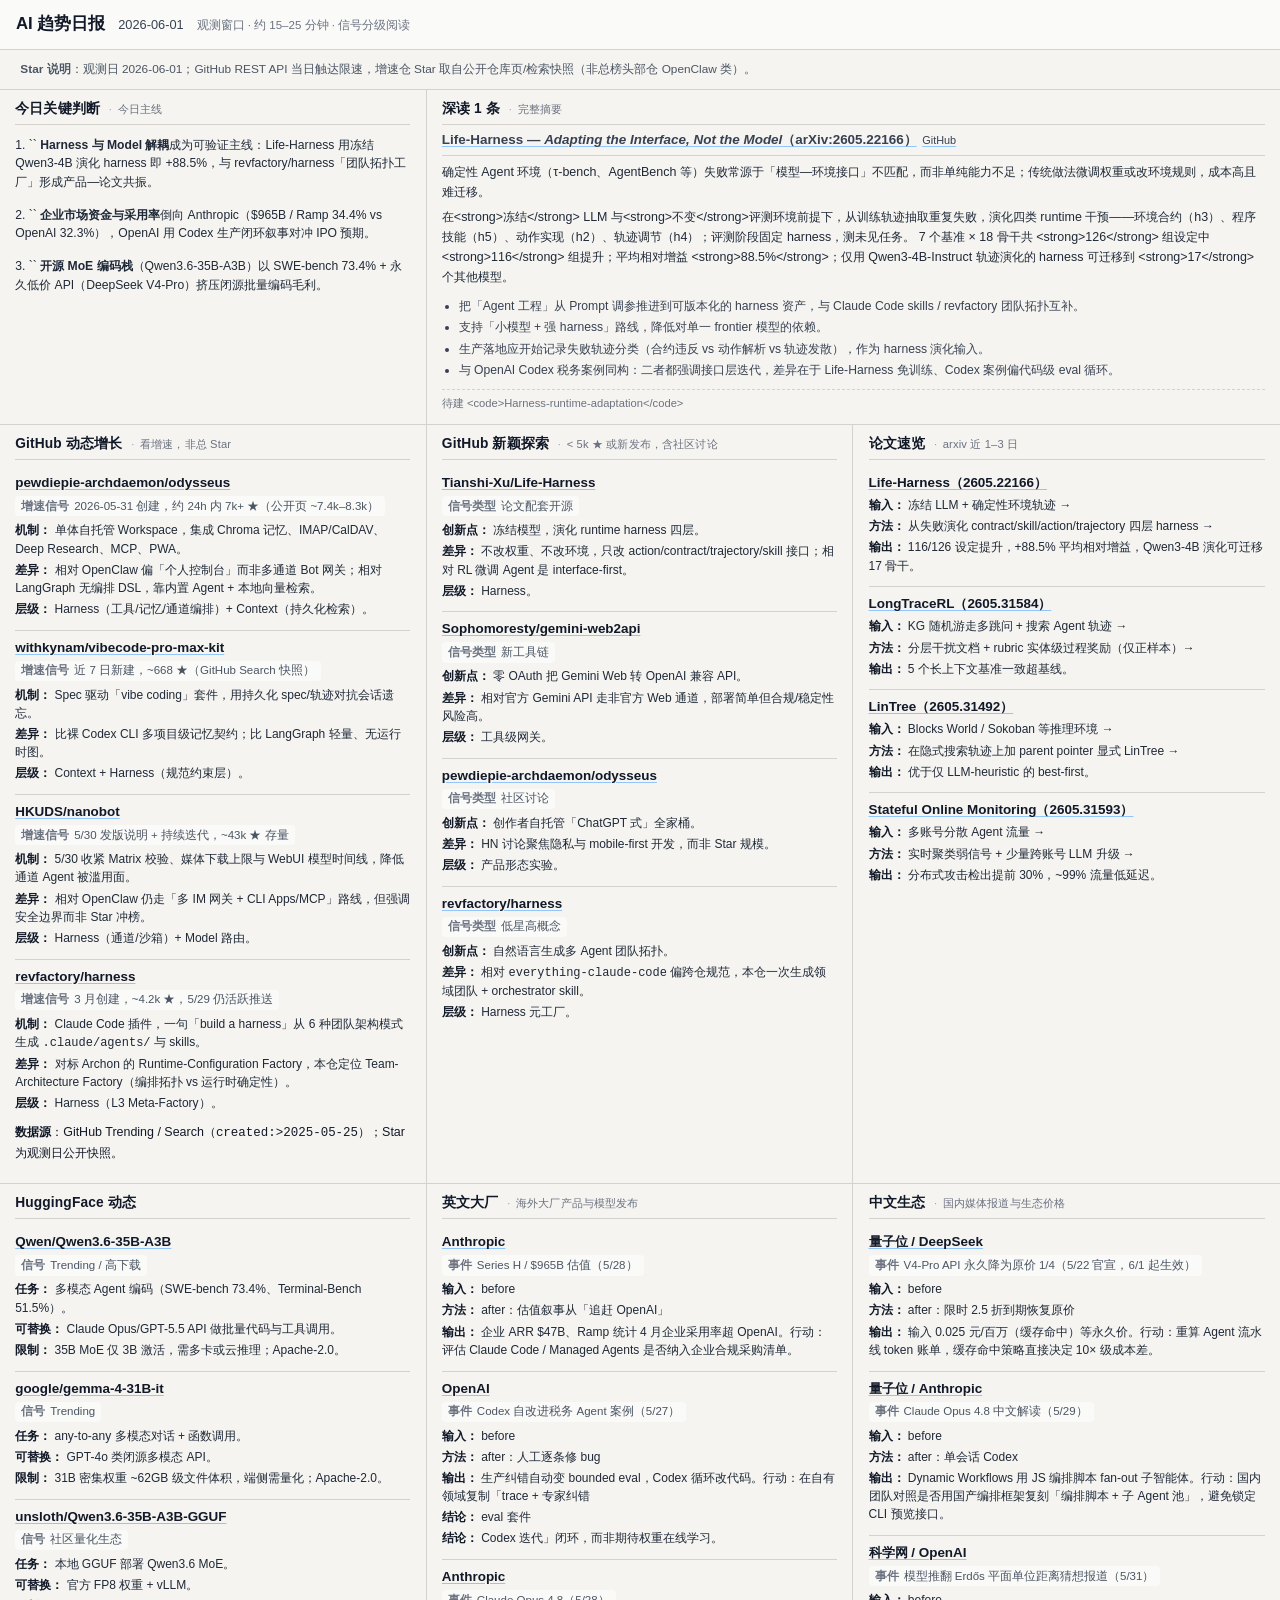
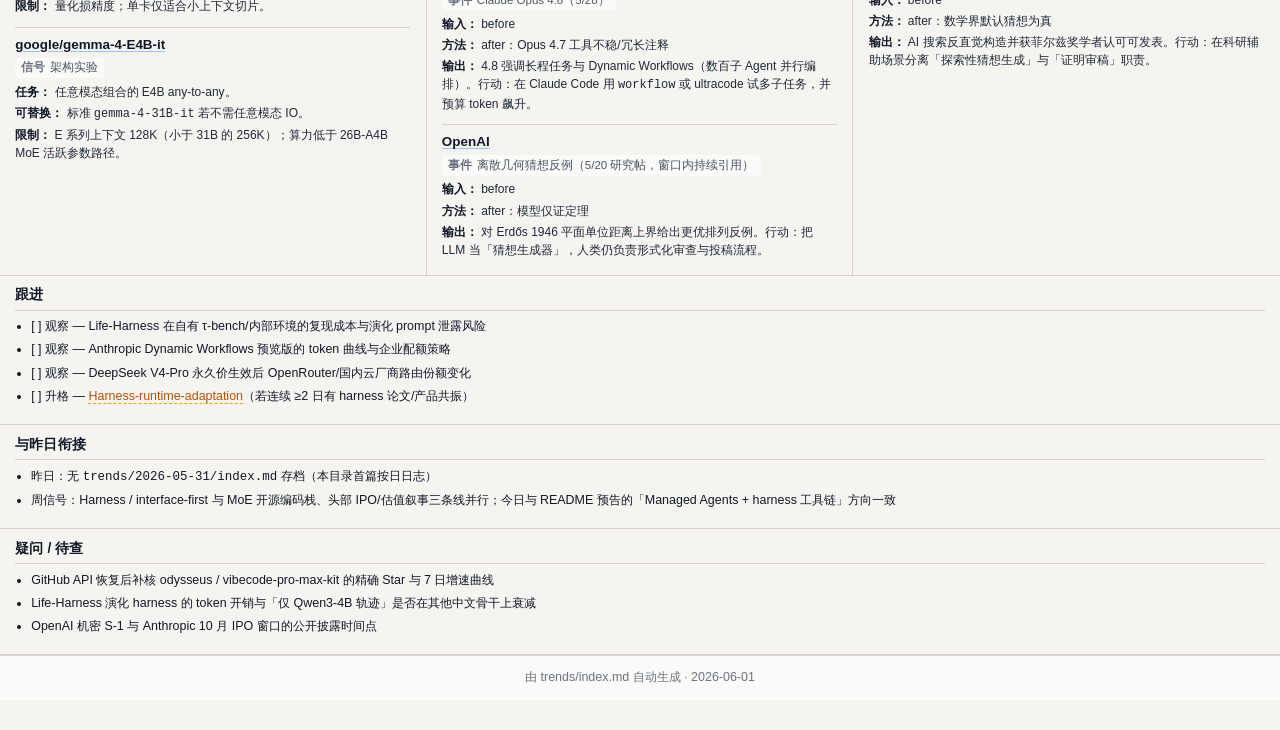
==== trends/2026-06-01/index.html @ d248ab5e "feat: init" ====
<!DOCTYPE html>
<html lang="zh-CN">
<head>
<meta charset="UTF-8">
<meta name="viewport" content="width=device-width, initial-scale=1">
<title>AI 趋势日报 — 2026-06-01</title>
<style>
:root {
  --bg: #f8f9fa;
  --paper: #f5f4f1;
  --rule: #d4d2cb;
  --text: #111827;
  --muted: #6b7280;
  --border: #d4d2cb;
  --accent: #ff6b3d;
  --link: #2563eb;
  --dir-fg: #9a3412;
  --dir-bg: #fff2e8;
  --sel-fg: #1e40af;
  --sel-bg: #eff6ff;
  --tool-fg: #065f46;
  --tool-bg: #ecfdf5;
}
* { box-sizing: border-box; }
body {
  font-family: "Inter", -apple-system, "PingFang SC", "Microsoft YaHei", sans-serif;
  font-size: 0.8125rem;
  background: #e2e0db;
  color: var(--text);
  line-height: 1.58;
  margin: 0;
}
.page-header {
  padding: 0.7rem 1rem;
  display: flex;
  flex-wrap: wrap;
  gap: 0.45rem 0.8rem;
  align-items: baseline;
  border-bottom: 1px solid var(--rule);
  background: #fafaf8;
}
.ph-title {
  font-size: 1.05rem;
  font-weight: 700;
  color: #111827;
}
.ph-date {
  color: #374151;
  font-size: 0.8rem;
}
.ph-meta {
  color: var(--muted);
  font-size: 0.72rem;
}
.wrap {
  display: grid;
  grid-template-columns: repeat(6, 1fr);
  column-gap: 0;
  row-gap: 0;
  align-items: stretch;
  width: 100%;
  max-width: none;
  margin: 0;
  padding: 0 0 2rem;
  background: var(--paper);
}
.wrap > * {
  grid-column: 1 / -1;
}
.section-github-growth { grid-column: 1 / 3; }
.section-github-novel { grid-column: 3 / 5; }
.section-papers { grid-column: 5 / 7; }
.section-huggingface { grid-column: 1 / 3; }
.section-bigtech-en { grid-column: 3 / 5; }
.section-bigtech-zh { grid-column: 5 / 7; }
.section-judgment { grid-column: 1 / 3; }
.section-deep { grid-column: 3 / 7; }
h2 {
  display: flex;
  flex-wrap: wrap;
  align-items: baseline;
  gap: 0.35rem 0.55rem;
  font-size: 0.86rem;
  font-weight: 700;
  margin: 0 0 0.4rem;
  padding: 0 0 0.32rem;
  border-bottom: 1px solid var(--rule);
  letter-spacing: 0.01em;
  line-height: 1.35;
}
.section-title {
  flex: 0 1 auto;
}
.section-intro {
  flex: 1 1 auto;
  font-size: 0.7rem;
  font-weight: 400;
  color: #6b7280;
  line-height: 1.4;
}
.section-intro::before {
  content: "·";
  margin-right: 0.35rem;
  color: #9ca3af;
}
h3 {
  font-size: 1.03rem;
  margin: 0.8rem 0 0.45rem;
  color: #374151;
}
.meta {
  display: flex;
  flex-wrap: wrap;
  gap: 0.35rem 0.55rem;
  align-items: center;
  font-size: 0.74rem;
  color: #4b5563;
  margin: 0;
  padding: 0.55rem 0.95rem;
  background: var(--paper);
  border-bottom: 1px solid var(--rule);
}
.meta .meta-item {
  padding: 0.08rem 0.32rem;
  border-bottom: none;
}
hr {
  display: none;
}
.section-block {
  min-width: 0;
  border-radius: 0;
  padding: 0.65rem 0.95rem 0.75rem;
  margin: 0;
  background: var(--paper);
  border-bottom: 1px solid var(--rule);
  border-right: 1px solid var(--rule);
}
.section-papers,
.section-bigtech-zh,
.section-deep,
.wrap > .section-block:not(.section-github-growth):not(.section-github-novel):not(.section-papers):not(.section-huggingface):not(.section-bigtech-en):not(.section-bigtech-zh):not(.section-judgment):not(.section-deep) {
  border-right: none;
}
p { margin: 0.45rem 0; font-size: 0.78rem; }
ul {
  margin: 0.35rem 0;
  padding-left: 1rem;
  font-size: 0.78rem;
}
li { margin: 0.22rem 0; }
.section-judgment p,
.section-judgment li {
  font-size: 0.76rem;
  line-height: 1.52;
  margin: 0.28rem 0;
}
.judgment-body {
  display: flex;
  flex-direction: column;
  gap: 0.35rem;
}
.judgment-prose {
  margin: 0;
  font-size: 0.78rem;
  line-height: 1.62;
  color: #1f2937;
}
.section-judgment ul {
  margin: 0.25rem 0;
}

.signal-list {
  display: flex;
  flex-direction: column;
  gap: 0;
  margin: 0.35rem 0 0;
  border-top: none;
}
.signal-card {
  padding: 0.5rem 0;
  margin: 0;
  border: none;
  border-bottom: 1px solid var(--rule);
}
.signal-card:last-child {
  border-bottom: none;
  padding-bottom: 0;
}
.signal-head-top {
  display: flex;
  flex-wrap: wrap;
  align-items: baseline;
  gap: 0.35rem 0.55rem;
  margin-bottom: 0.2rem;
}
.signal-title {
  font-size: 0.84rem;
  font-weight: 700;
  color: #111827;
  line-height: 1.4;
}
.signal-title a {
  color: inherit;
  text-decoration: underline;
  text-decoration-color: #93c5fd;
  text-underline-offset: 2px;
}
.signal-title a:hover {
  color: var(--link);
}
.signal-meta {
  display: flex;
  flex-wrap: wrap;
  gap: 0.3rem 0.45rem;
  margin-bottom: 0.3rem;
  font-size: 0.72rem;
  color: #4b5563;
  line-height: 1.48;
}
.signal-chip {
  background: rgba(255, 255, 255, 0.55);
  border-radius: 4px;
  padding: 0.1rem 0.38rem;
}
.confidence-low-chip {
  background: #f3f4f6;
  color: #6b7280;
}
.chip-label {
  color: #6b7280;
  font-weight: 600;
  margin-right: 0.15em;
}
.confidence-badge {
  font-size: 0.65rem;
  font-weight: 600;
  margin-left: 0.35rem;
  padding: 0.05rem 0.3rem;
  border-radius: 3px;
}
.confidence-high {
  color: #065f46;
  background: #ecfdf5;
}
.confidence-low {
  color: #6b7280;
  background: #f3f4f6;
}
.signal-body {
  font-size: 0.75rem;
  margin: 0.15rem 0 0.22rem;
}
.signal-body .kv-row {
  margin: 0.18rem 0;
}
.signal-plain {
  margin: 0;
  line-height: 1.65;
  color: #1f2937;
}
.signal-lead {
  margin: 0 0 0.2rem;
  font-size: 0.74rem;
  font-weight: 600;
  color: #374151;
  line-height: 1.45;
}
.signal-prose {
  margin: 0.2rem 0 0;
  line-height: 1.58;
  color: #1f2937;
}
.signal-prose-list {
  margin: 0.2rem 0 0;
  padding-left: 1.05rem;
  list-style: disc;
  color: #1f2937;
  font-size: 0.75rem;
  line-height: 1.55;
}
.signal-prose-list li {
  margin: 0.14rem 0;
}
.insight-action {
  margin: 0.35rem 0 0;
  padding: 0.28rem 0 0.28rem 0.45rem;
  border-left: 2px solid #93c5fd;
  font-size: 0.75rem;
  line-height: 1.52;
  color: #1e3a5f;
}
.insight-list {
  margin: 0.15rem 0 0.2rem;
  padding-left: 1rem;
  list-style: disc;
}
.insight-list li {
  margin: 0.12rem 0;
  line-height: 1.5;
}
.kv-row {
  margin: 0.18rem 0;
  line-height: 1.52;
  font-size: 0.75rem;
  color: #1f2937;
}
.field-label {
  font-weight: 700;
  color: #111827;
}
.field-label::after {
  content: "：";
  font-weight: 700;
}
.field-head {
  margin: 0.22rem 0 0.1rem;
  font-size: 0.76rem;
  font-weight: 700;
  color: #374151;
  line-height: 1.35;
}
.field-head::after {
  content: "：";
}

.badge-dir,
.badge-sel,
.badge-tool {
  display: inline-flex;
  align-items: center;
  border-radius: 999px;
  border: 1px solid transparent;
  padding: 0.08rem 0.52rem;
  font-size: 0.68rem;
  font-weight: 700;
  line-height: 1.35;
  white-space: nowrap;
}
.badge-dir { color: var(--dir-fg); background: var(--dir-bg); border-color: #fed7aa; }
.badge-sel { color: var(--sel-fg); background: var(--sel-bg); border-color: #bfdbfe; }
.badge-tool { color: var(--tool-fg); background: var(--tool-bg); border-color: #bbf7d0; }

.wikilink {
  color: #b45309;
  border-bottom: 1px dashed #f59e0b;
}

.deep-article {
  margin: 0.25rem 0 0;
  font-size: 0.75rem;
  line-height: 1.52;
}
.deep-head {
  display: flex;
  flex-wrap: wrap;
  align-items: baseline;
  gap: 0.3rem 0.45rem;
  margin-bottom: 0.35rem;
  padding-bottom: 0.32rem;
  border-bottom: 1px solid var(--rule);
}
.deep-title {
  margin: 0;
  font-size: 0.84rem;
  font-weight: 700;
  line-height: 1.4;
  flex: 1 1 12rem;
}
.deep-title a {
  color: inherit;
  text-decoration: underline;
  text-decoration-color: #93c5fd;
  text-underline-offset: 2px;
}
.deep-title a:hover {
  color: var(--link);
}
.deep-aux {
  font-size: 0.68rem;
  font-weight: 400;
  white-space: nowrap;
}
.deep-aux-link {
  color: var(--link);
  text-decoration: none;
  margin-left: 0.35rem;
}
.deep-aux-link:hover {
  text-decoration: underline;
}
.deep-body {
  display: flex;
  flex-direction: column;
  gap: 0.28rem;
}
.deep-prose {
  margin: 0;
  color: #1f2937;
  line-height: 1.62;
  font-size: 0.78rem;
}
.deep-prose-list {
  margin: 0.2rem 0 0;
  padding-left: 1.05rem;
  list-style: disc;
  font-size: 0.76rem;
  line-height: 1.55;
  color: #374151;
}
.deep-prose-list li {
  margin: 0.14rem 0;
}
.deep-foot {
  margin: 0.2rem 0 0;
  padding-top: 0.28rem;
  border-top: 1px dashed var(--rule);
  font-size: 0.7rem;
  color: #6b7280;
}

.footer {
  margin: 0;
  padding: 0.75rem 1.1rem;
  text-align: center;
  color: var(--muted);
  font-size: 0.78rem;
  background: #fafaf8;
  border-top: 1px solid var(--rule);
}

@media (max-width: 900px) {
  .wrap {
    display: block;
  }
  .section-block {
    border-right: none;
  }
}
@media (max-width: 760px) {
  .page-header { padding: 0.72rem 0.6rem; }
  .wrap { padding: 0 0 1.5rem; }
  .meta { padding: 0.55rem 0.75rem; }
  .section-block { padding: 0.55rem 0.7rem 0.65rem; }
}
</style>
</head>
<body>
<header class="page-header"><span class="ph-title">AI 趋势日报</span><span class="ph-date">2026-06-01</span><span class="ph-meta">观测窗口 · 约 15–25 分钟 · 信号分级阅读</span></header>
<div class="wrap">
<div class="meta"><span class="meta-item"><strong>Star 说明</strong>：观测日 2026-06-01；GitHub REST API 当日触达限速，增速仓 Star 取自公开仓库页/检索快照（非总榜头部仓 OpenClaw 类）。</span></div>
<hr>
<section class="section-block section-judgment"><h2 id="judgment"><span class="section-title">今日关键判断</span><span class="section-intro">今日主线</span></h2><div class="judgment-body"><p class="judgment-prose">1. `` <strong>Harness 与 Model 解耦</strong>成为可验证主线：Life-Harness 用冻结 Qwen3-4B 演化 harness 即 +88.5%，与 revfactory/harness「团队拓扑工厂」形成产品—论文共振。</p><p class="judgment-prose">2. `` <strong>企业市场资金与采用率</strong>倒向 Anthropic（$965B / Ramp 34.4% vs OpenAI 32.3%），OpenAI 用 Codex 生产闭环叙事对冲 IPO 预期。</p><p class="judgment-prose">3. `` <strong>开源 MoE 编码栈</strong>（Qwen3.6-35B-A3B）以 SWE-bench 73.4% + 永久低价 API（DeepSeek V4-Pro）挤压闭源批量编码毛利。</p></div></section><section class="section-block section-deep"><h2 id="deep-dive"><span class="section-title">深读 1 条</span><span class="section-intro">完整摘要</span></h2>
<article class="deep-article"><header class="deep-head"><h3 class="deep-title"><a href="https://arxiv.org/abs/2605.22166" target="_blank" rel="noopener">Life-Harness — <em>Adapting the Interface, Not the Model</em>（arXiv:2605.22166）</a><span class="deep-aux"><a class="deep-aux-link" href="https://github.com/Tianshi-Xu/Life-Harness" target="_blank" rel="noopener">GitHub</a></span></h3></header><div class="deep-body"><p class="deep-prose">确定性 Agent 环境（τ-bench、AgentBench 等）失败常源于「模型—环境接口」不匹配，而非单纯能力不足；传统做法微调权重或改环境规则，成本高且难迁移。</p><p class="deep-prose">在&lt;strong&gt;冻结&lt;/strong&gt; LLM 与&lt;strong&gt;不变&lt;/strong&gt;评测环境前提下，从训练轨迹抽取重复失败，演化四类 runtime 干预——环境合约（h3）、程序技能（h5）、动作实现（h2）、轨迹调节（h4）；评测阶段固定 harness，测未见任务。 7 个基准 × 18 骨干共 &lt;strong&gt;126&lt;/strong&gt; 组设定中 &lt;strong&gt;116&lt;/strong&gt; 组提升；平均相对增益 &lt;strong&gt;88.5%&lt;/strong&gt;；仅用 Qwen3-4B-Instruct 轨迹演化的 harness 可迁移到 &lt;strong&gt;17&lt;/strong&gt; 个其他模型。</p><ul class="deep-prose-list"><li>把「Agent 工程」从 Prompt 调参推进到可版本化的 harness 资产，与 Claude Code skills / revfactory 团队拓扑互补。</li><li>支持「小模型 + 强 harness」路线，降低对单一 frontier 模型的依赖。</li><li>生产落地应开始记录失败轨迹分类（合约违反 vs 动作解析 vs 轨迹发散），作为 harness 演化输入。</li><li>与 OpenAI Codex 税务案例同构：二者都强调接口层迭代，差异在于 Life-Harness 免训练、Codex 案例偏代码级 eval 循环。</li></ul><p class="deep-foot">待建 &lt;code&gt;Harness-runtime-adaptation&lt;/code&gt;</p></div></article>
</section><section class="section-block section-github-growth"><h2 id="github-growth"><span class="section-title">GitHub 动态增长</span><span class="section-intro">看增速，非总 Star</span></h2>
<div class="signal-list"><article class="signal-card"><header class="signal-head"><div class="signal-head-top"><strong class="signal-title"><a href="https://github.com/pewdiepie-archdaemon/odysseus" target="_blank" rel="noopener">pewdiepie-archdaemon/odysseus</a></strong></div><div class="signal-meta"><span class="signal-chip"><span class="chip-label">增速信号</span> 2026-05-31 创建，约 24h 内 7k+ ★（公开页 ~7.4k–8.3k）</span></div></header><div class="signal-body"><p class="kv-row"><strong class="field-label">机制</strong> 单体自托管 Workspace，集成 Chroma 记忆、IMAP/CalDAV、Deep Research、MCP、PWA。</p><p class="kv-row"><strong class="field-label">差异</strong> 相对 OpenClaw 偏「个人控制台」而非多通道 Bot 网关；相对 LangGraph 无编排 DSL，靠内置 Agent + 本地向量检索。</p><p class="kv-row"><strong class="field-label">层级</strong> Harness（工具/记忆/通道编排）+ Context（持久化检索）。</p></div></article><article class="signal-card"><header class="signal-head"><div class="signal-head-top"><strong class="signal-title"><a href="https://github.com/withkynam/vibecode-pro-max-kit" target="_blank" rel="noopener">withkynam/vibecode-pro-max-kit</a></strong></div><div class="signal-meta"><span class="signal-chip"><span class="chip-label">增速信号</span> 近 7 日新建，~668 ★（GitHub Search 快照）</span></div></header><div class="signal-body"><p class="kv-row"><strong class="field-label">机制</strong> Spec 驱动「vibe coding」套件，用持久化 spec/轨迹对抗会话遗忘。</p><p class="kv-row"><strong class="field-label">差异</strong> 比裸 Codex CLI 多项目级记忆契约；比 LangGraph 轻量、无运行时图。</p><p class="kv-row"><strong class="field-label">层级</strong> Context + Harness（规范约束层）。</p></div></article><article class="signal-card"><header class="signal-head"><div class="signal-head-top"><strong class="signal-title"><a href="https://github.com/HKUDS/nanobot" target="_blank" rel="noopener">HKUDS/nanobot</a></strong></div><div class="signal-meta"><span class="signal-chip"><span class="chip-label">增速信号</span> 5/30 发版说明 + 持续迭代，~43k ★ 存量</span></div></header><div class="signal-body"><p class="kv-row"><strong class="field-label">机制</strong> 5/30 收紧 Matrix 校验、媒体下载上限与 WebUI 模型时间线，降低通道 Agent 被滥用面。</p><p class="kv-row"><strong class="field-label">差异</strong> 相对 OpenClaw 仍走「多 IM 网关 + CLI Apps/MCP」路线，但强调安全边界而非 Star 冲榜。</p><p class="kv-row"><strong class="field-label">层级</strong> Harness（通道/沙箱）+ Model 路由。</p></div></article><article class="signal-card"><header class="signal-head"><div class="signal-head-top"><strong class="signal-title"><a href="https://github.com/revfactory/harness" target="_blank" rel="noopener">revfactory/harness</a></strong></div><div class="signal-meta"><span class="signal-chip"><span class="chip-label">增速信号</span> 3 月创建，~4.2k ★，5/29 仍活跃推送</span></div></header><div class="signal-body"><p class="kv-row"><strong class="field-label">机制</strong> Claude Code 插件，一句「build a harness」从 6 种团队架构模式生成 <code>.claude/agents/</code> 与 skills。</p><p class="kv-row"><strong class="field-label">差异</strong> 对标 Archon 的 Runtime-Configuration Factory，本仓定位 Team-Architecture Factory（编排拓扑 vs 运行时确定性）。</p><p class="kv-row"><strong class="field-label">层级</strong> Harness（L3 Meta-Factory）。</p></div></article></div>
<p><strong>数据源</strong>：GitHub Trending / Search（<code>created:&gt;2025-05-25</code>）；Star 为观测日公开快照。</p>
</section><section class="section-block section-github-novel"><h2 id="github-novel"><span class="section-title">GitHub 新颖探索</span><span class="section-intro">&lt; 5k ★ 或新发布，含社区讨论</span></h2>
<div class="signal-list"><article class="signal-card"><header class="signal-head"><div class="signal-head-top"><strong class="signal-title"><a href="https://github.com/Tianshi-Xu/Life-Harness" target="_blank" rel="noopener">Tianshi-Xu/Life-Harness</a></strong></div><div class="signal-meta"><span class="signal-chip"><span class="chip-label">信号类型</span> 论文配套开源</span></div></header><div class="signal-body"><p class="kv-row"><strong class="field-label">创新点</strong> 冻结模型，演化 runtime harness 四层。</p><p class="kv-row"><strong class="field-label">差异</strong> 不改权重、不改环境，只改 action/contract/trajectory/skill 接口；相对 RL 微调 Agent 是 interface-first。</p><p class="kv-row"><strong class="field-label">层级</strong> Harness。</p></div></article><article class="signal-card"><header class="signal-head"><div class="signal-head-top"><strong class="signal-title"><a href="https://github.com/Sophomoresty/gemini-web2api" target="_blank" rel="noopener">Sophomoresty/gemini-web2api</a></strong></div><div class="signal-meta"><span class="signal-chip"><span class="chip-label">信号类型</span> 新工具链</span></div></header><div class="signal-body"><p class="kv-row"><strong class="field-label">创新点</strong> 零 OAuth 把 Gemini Web 转 OpenAI 兼容 API。</p><p class="kv-row"><strong class="field-label">差异</strong> 相对官方 Gemini API 走非官方 Web 通道，部署简单但合规/稳定性风险高。</p><p class="kv-row"><strong class="field-label">层级</strong> 工具级网关。</p></div></article><article class="signal-card"><header class="signal-head"><div class="signal-head-top"><strong class="signal-title"><a href="https://github.com/pewdiepie-archdaemon/odysseus" target="_blank" rel="noopener">pewdiepie-archdaemon/odysseus</a></strong></div><div class="signal-meta"><span class="signal-chip"><span class="chip-label">信号类型</span> 社区讨论</span></div></header><div class="signal-body"><p class="kv-row"><strong class="field-label">创新点</strong> 创作者自托管「ChatGPT 式」全家桶。</p><p class="kv-row"><strong class="field-label">差异</strong> HN 讨论聚焦隐私与 mobile-first 开发，而非 Star 规模。</p><p class="kv-row"><strong class="field-label">层级</strong> 产品形态实验。</p></div></article><article class="signal-card"><header class="signal-head"><div class="signal-head-top"><strong class="signal-title"><a href="https://github.com/revfactory/harness" target="_blank" rel="noopener">revfactory/harness</a></strong></div><div class="signal-meta"><span class="signal-chip"><span class="chip-label">信号类型</span> 低星高概念</span></div></header><div class="signal-body"><p class="kv-row"><strong class="field-label">创新点</strong> 自然语言生成多 Agent 团队拓扑。</p><p class="kv-row"><strong class="field-label">差异</strong> 相对 <code>everything-claude-code</code> 偏跨仓规范，本仓一次生成领域团队 + orchestrator skill。</p><p class="kv-row"><strong class="field-label">层级</strong> Harness 元工厂。</p></div></article></div>
</section><section class="section-block section-papers"><h2 id="papers"><span class="section-title">论文速览</span><span class="section-intro">arxiv 近 1–3 日</span></h2>
<div class="signal-list"><article class="signal-card"><header class="signal-head"><div class="signal-head-top"><strong class="signal-title"><a href="https://arxiv.org/abs/2605.22166" target="_blank" rel="noopener">Life-Harness（2605.22166）</a></strong></div></header><div class="signal-body"><p class="kv-row"><strong class="field-label">输入</strong> 冻结 LLM + 确定性环境轨迹 →</p><p class="kv-row"><strong class="field-label">方法</strong> 从失败演化 contract/skill/action/trajectory 四层 harness →</p><p class="kv-row"><strong class="field-label">输出</strong> 116/126 设定提升，+88.5% 平均相对增益，Qwen3-4B 演化可迁移 17 骨干。</p></div></article><article class="signal-card"><header class="signal-head"><div class="signal-head-top"><strong class="signal-title"><a href="https://arxiv.org/abs/2605.31584" target="_blank" rel="noopener">LongTraceRL（2605.31584）</a></strong></div></header><div class="signal-body"><p class="kv-row"><strong class="field-label">输入</strong> KG 随机游走多跳问 + 搜索 Agent 轨迹 →</p><p class="kv-row"><strong class="field-label">方法</strong> 分层干扰文档 + rubric 实体级过程奖励（仅正样本）→</p><p class="kv-row"><strong class="field-label">输出</strong> 5 个长上下文基准一致超基线。</p></div></article><article class="signal-card"><header class="signal-head"><div class="signal-head-top"><strong class="signal-title"><a href="https://arxiv.org/abs/2605.31492" target="_blank" rel="noopener">LinTree（2605.31492）</a></strong></div></header><div class="signal-body"><p class="kv-row"><strong class="field-label">输入</strong> Blocks World / Sokoban 等推理环境 →</p><p class="kv-row"><strong class="field-label">方法</strong> 在隐式搜索轨迹上加 parent pointer 显式 LinTree →</p><p class="kv-row"><strong class="field-label">输出</strong> 优于仅 LLM-heuristic 的 best-first。</p></div></article><article class="signal-card"><header class="signal-head"><div class="signal-head-top"><strong class="signal-title"><a href="https://arxiv.org/abs/2605.31593" target="_blank" rel="noopener">Stateful Online Monitoring（2605.31593）</a></strong></div></header><div class="signal-body"><p class="kv-row"><strong class="field-label">输入</strong> 多账号分散 Agent 流量 →</p><p class="kv-row"><strong class="field-label">方法</strong> 实时聚类弱信号 + 少量跨账号 LLM 升级 →</p><p class="kv-row"><strong class="field-label">输出</strong> 分布式攻击检出提前 30%，~99% 流量低延迟。</p></div></article></div>
</section><section class="section-block section-huggingface"><h2 id="huggingface"><span class="section-title">HuggingFace 动态</span></h2>
<div class="signal-list"><article class="signal-card"><header class="signal-head"><div class="signal-head-top"><strong class="signal-title"><a href="https://huggingface.co/Qwen/Qwen3.6-35B-A3B" target="_blank" rel="noopener">Qwen/Qwen3.6-35B-A3B</a></strong></div><div class="signal-meta"><span class="signal-chip"><span class="chip-label">信号</span> Trending / 高下载</span></div></header><div class="signal-body"><p class="kv-row"><strong class="field-label">任务</strong> 多模态 Agent 编码（SWE-bench 73.4%、Terminal-Bench 51.5%）。</p><p class="kv-row"><strong class="field-label">可替换</strong> Claude Opus/GPT-5.5 API 做批量代码与工具调用。</p><p class="kv-row"><strong class="field-label">限制</strong> 35B MoE 仅 3B 激活，需多卡或云推理；Apache-2.0。</p></div></article><article class="signal-card"><header class="signal-head"><div class="signal-head-top"><strong class="signal-title"><a href="https://huggingface.co/google/gemma-4-31B-it" target="_blank" rel="noopener">google/gemma-4-31B-it</a></strong></div><div class="signal-meta"><span class="signal-chip"><span class="chip-label">信号</span> Trending</span></div></header><div class="signal-body"><p class="kv-row"><strong class="field-label">任务</strong> any-to-any 多模态对话 + 函数调用。</p><p class="kv-row"><strong class="field-label">可替换</strong> GPT-4o 类闭源多模态 API。</p><p class="kv-row"><strong class="field-label">限制</strong> 31B 密集权重 ~62GB 级文件体积，端侧需量化；Apache-2.0。</p></div></article><article class="signal-card"><header class="signal-head"><div class="signal-head-top"><strong class="signal-title"><a href="https://huggingface.co/unsloth/Qwen3.6-35B-A3B-GGUF" target="_blank" rel="noopener">unsloth/Qwen3.6-35B-A3B-GGUF</a></strong></div><div class="signal-meta"><span class="signal-chip"><span class="chip-label">信号</span> 社区量化生态</span></div></header><div class="signal-body"><p class="kv-row"><strong class="field-label">任务</strong> 本地 GGUF 部署 Qwen3.6 MoE。</p><p class="kv-row"><strong class="field-label">可替换</strong> 官方 FP8 权重 + vLLM。</p><p class="kv-row"><strong class="field-label">限制</strong> 量化损精度；单卡仅适合小上下文切片。</p></div></article><article class="signal-card"><header class="signal-head"><div class="signal-head-top"><strong class="signal-title"><a href="https://huggingface.co/google/gemma-4-E4B-it" target="_blank" rel="noopener">google/gemma-4-E4B-it</a></strong></div><div class="signal-meta"><span class="signal-chip"><span class="chip-label">信号</span> 架构实验</span></div></header><div class="signal-body"><p class="kv-row"><strong class="field-label">任务</strong> 任意模态组合的 E4B any-to-any。</p><p class="kv-row"><strong class="field-label">可替换</strong> 标准 <code>gemma-4-31B-it</code> 若不需任意模态 IO。</p><p class="kv-row"><strong class="field-label">限制</strong> E 系列上下文 128K（小于 31B 的 256K）；算力低于 26B-A4B MoE 活跃参数路径。</p></div></article></div>
</section><section class="section-block section-bigtech-en"><h2 id="bigtech-en"><span class="section-title">英文大厂</span><span class="section-intro">海外大厂产品与模型发布</span></h2><div class="signal-list"><article class="signal-card"><header class="signal-head"><div class="signal-head-top"><strong class="signal-title"><a href="https://www.anthropic.com/news/anthropic-raises-65b-in-series-h-funding-at-965b-post-money-valuation" target="_blank" rel="noopener">Anthropic</a></strong></div><div class="signal-meta"><span class="signal-chip"><span class="chip-label">事件</span> Series H / $965B 估值（5/28）</span></div></header><div class="signal-body"><p class="kv-row"><strong class="field-label">输入</strong> before</p><p class="kv-row"><strong class="field-label">方法</strong> after：估值叙事从「追赶 OpenAI」</p><p class="kv-row"><strong class="field-label">输出</strong> 企业 ARR $47B、Ramp 统计 4 月企业采用率超 OpenAI。行动：评估 Claude Code / Managed Agents 是否纳入企业合规采购清单。</p></div></article><article class="signal-card"><header class="signal-head"><div class="signal-head-top"><strong class="signal-title"><a href="https://openai.com/index/building-self-improving-tax-agents-with-codex/" target="_blank" rel="noopener">OpenAI</a></strong></div><div class="signal-meta"><span class="signal-chip"><span class="chip-label">事件</span> Codex 自改进税务 Agent 案例（5/27）</span></div></header><div class="signal-body"><p class="kv-row"><strong class="field-label">输入</strong> before</p><p class="kv-row"><strong class="field-label">方法</strong> after：人工逐条修 bug</p><p class="kv-row"><strong class="field-label">输出</strong> 生产纠错自动变 bounded eval，Codex 循环改代码。行动：在自有领域复制「trace + 专家纠错</p><p class="kv-row"><strong class="field-label">结论</strong> eval 套件</p><p class="kv-row"><strong class="field-label">结论</strong> Codex 迭代」闭环，而非期待权重在线学习。</p></div></article><article class="signal-card"><header class="signal-head"><div class="signal-head-top"><strong class="signal-title"><a href="https://www.anthropic.com/news/claude-opus-4-8" target="_blank" rel="noopener">Anthropic</a></strong></div><div class="signal-meta"><span class="signal-chip"><span class="chip-label">事件</span> Claude Opus 4.8（5/28）</span></div></header><div class="signal-body"><p class="kv-row"><strong class="field-label">输入</strong> before</p><p class="kv-row"><strong class="field-label">方法</strong> after：Opus 4.7 工具不稳/冗长注释</p><p class="kv-row"><strong class="field-label">输出</strong> 4.8 强调长程任务与 Dynamic Workflows（数百子 Agent 并行编排）。行动：在 Claude Code 用 <code>workflow</code> 或 ultracode 试多子任务，并预算 token 飙升。</p></div></article><article class="signal-card"><header class="signal-head"><div class="signal-head-top"><strong class="signal-title"><a href="https://openai.com/index/discrete-geometry-conjecture/" target="_blank" rel="noopener">OpenAI</a></strong></div><div class="signal-meta"><span class="signal-chip"><span class="chip-label">事件</span> 离散几何猜想反例（5/20 研究帖，窗口内持续引用）</span></div></header><div class="signal-body"><p class="kv-row"><strong class="field-label">输入</strong> before</p><p class="kv-row"><strong class="field-label">方法</strong> after：模型仅证定理</p><p class="kv-row"><strong class="field-label">输出</strong> 对 Erdős 1946 平面单位距离上界给出更优排列反例。行动：把 LLM 当「猜想生成器」，人类仍负责形式化审查与投稿流程。</p></div></article></div></section><section class="section-block section-bigtech-zh"><h2 id="bigtech-zh"><span class="section-title">中文生态</span><span class="section-intro">国内媒体报道与生态价格</span></h2><div class="signal-list"><article class="signal-card"><header class="signal-head"><div class="signal-head-top"><strong class="signal-title"><a href="https://www.qbitai.com/2026/05/423162.html" target="_blank" rel="noopener">量子位 / DeepSeek</a></strong></div><div class="signal-meta"><span class="signal-chip"><span class="chip-label">事件</span> V4-Pro API 永久降为原价 1/4（5/22 官宣，6/1 起生效）</span></div></header><div class="signal-body"><p class="kv-row"><strong class="field-label">输入</strong> before</p><p class="kv-row"><strong class="field-label">方法</strong> after：限时 2.5 折到期恢复原价</p><p class="kv-row"><strong class="field-label">输出</strong> 输入 0.025 元/百万（缓存命中）等永久价。行动：重算 Agent 流水线 token 账单，缓存命中策略直接决定 10× 级成本差。</p></div></article><article class="signal-card"><header class="signal-head"><div class="signal-head-top"><strong class="signal-title"><a href="https://www.qbitai.com/2026/05/426314.html" target="_blank" rel="noopener">量子位 / Anthropic</a></strong></div><div class="signal-meta"><span class="signal-chip"><span class="chip-label">事件</span> Claude Opus 4.8 中文解读（5/29）</span></div></header><div class="signal-body"><p class="kv-row"><strong class="field-label">输入</strong> before</p><p class="kv-row"><strong class="field-label">方法</strong> after：单会话 Codex</p><p class="kv-row"><strong class="field-label">输出</strong> Dynamic Workflows 用 JS 编排脚本 fan-out 子智能体。行动：国内团队对照是否用国产编排框架复刻「编排脚本 + 子 Agent 池」，避免锁定 CLI 预览接口。</p></div></article><article class="signal-card"><header class="signal-head"><div class="signal-head-top"><strong class="signal-title"><a href="https://news.sciencenet.cn/htmlnews/2026/5/565727.shtm" target="_blank" rel="noopener">科学网 / OpenAI</a></strong></div><div class="signal-meta"><span class="signal-chip"><span class="chip-label">事件</span> 模型推翻 Erdős 平面单位距离猜想报道（5/31）</span></div></header><div class="signal-body"><p class="kv-row"><strong class="field-label">输入</strong> before</p><p class="kv-row"><strong class="field-label">方法</strong> after：数学界默认猜想为真</p><p class="kv-row"><strong class="field-label">输出</strong> AI 搜索反直觉构造并获菲尔兹奖学者认可可发表。行动：在科研辅助场景分离「探索性猜想生成」与「证明审稿」职责。</p></div></article></div></section><section class="section-block"><h2 id="八-跟进"><span class="section-title">跟进</span></h2>
<ul>
<li>[ ] 观察 — Life-Harness 在自有 τ-bench/内部环境的复现成本与演化 prompt 泄露风险</li>
<li>[ ] 观察 — Anthropic Dynamic Workflows 预览版的 token 曲线与企业配额策略</li>
<li>[ ] 观察 — DeepSeek V4-Pro 永久价生效后 OpenRouter/国内云厂商路由份额变化</li>
<li>[ ] 升格 — <span class="wikilink" title="Harness-runtime-adaptation">Harness-runtime-adaptation</span>（若连续 ≥2 日有 harness 论文/产品共振）</li>
</ul>
</section><section class="section-block"><h2 id="九-与昨日衔接"><span class="section-title">与昨日衔接</span></h2>
<ul>
<li>昨日：无 <code>trends/2026-05-31/index.md</code> 存档（本目录首篇按日日志）</li>
<li>周信号：Harness / interface-first 与 MoE 开源编码栈、头部 IPO/估值叙事三条线并行；今日与 README 预告的「Managed Agents + harness 工具链」方向一致</li>
</ul>
</section><section class="section-block"><h2 id="十-疑问-待查"><span class="section-title">疑问 / 待查</span></h2>
<ul>
<li>GitHub API 恢复后补核 odysseus / vibecode-pro-max-kit 的精确 Star 与 7 日增速曲线</li>
<li>Life-Harness 演化 harness 的 token 开销与「仅 Qwen3-4B 轨迹」是否在其他中文骨干上衰减</li>
<li>OpenAI 机密 S-1 与 Anthropic 10 月 IPO 窗口的公开披露时间点</li>
</ul></section>
<p class="footer">由 trends/index.md 自动生成 · 2026-06-01</p>
</div>
</body>
</html>
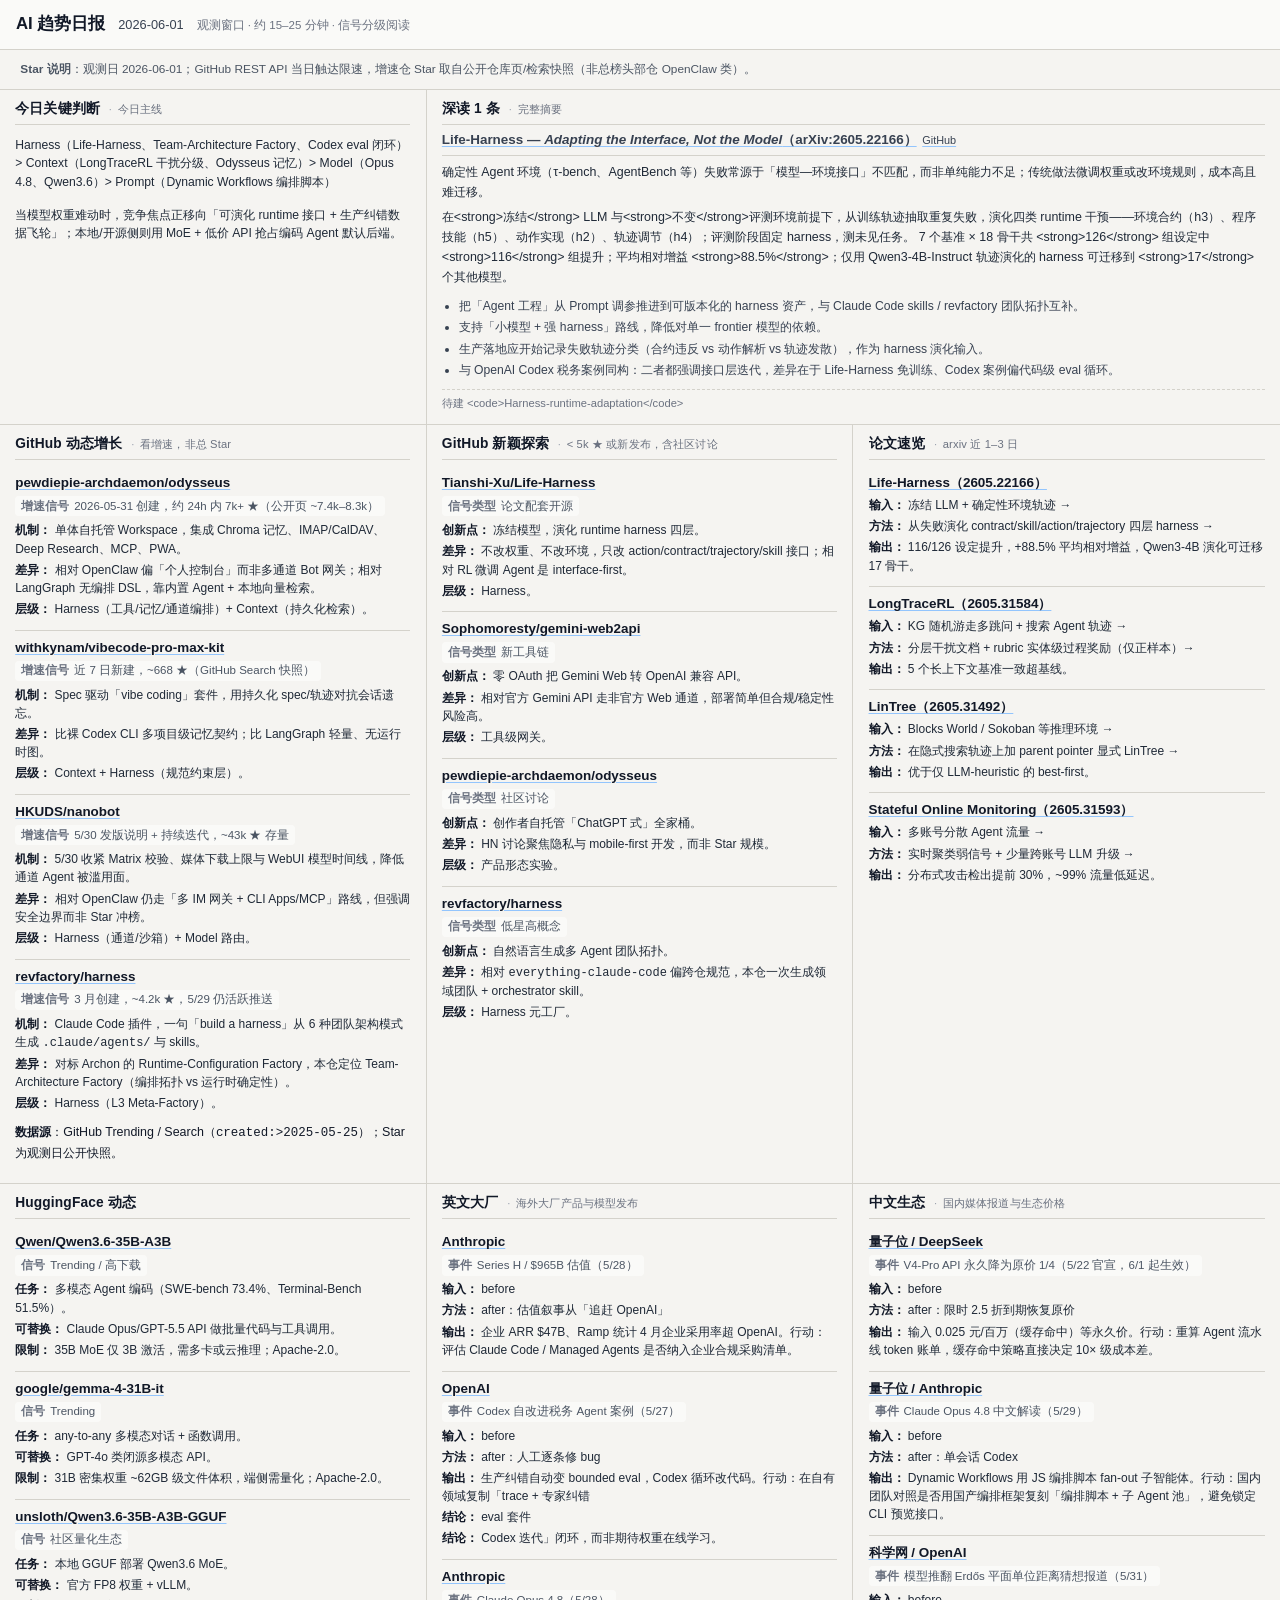
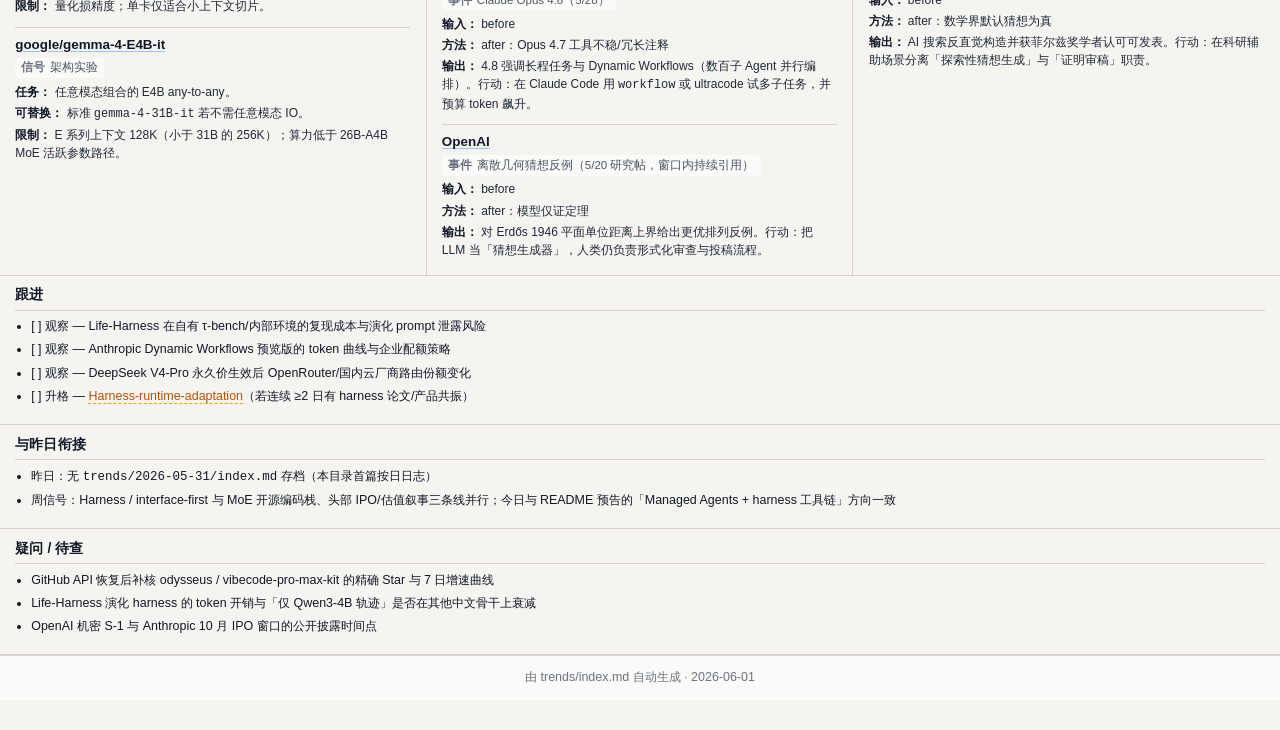
==== commit c859814f: "Expand wiki corpus, agent authoring skills, and Obsidian tooling. - Add knowledge nodes (knowledge-e" ====
--- a/trends/2026-06-01/index.html
+++ b/trends/2026-06-01/index.html
@@ -450,7 +450,7 @@
 <div class="wrap">
 <div class="meta"><span class="meta-item"><strong>Star 说明</strong>：观测日 2026-06-01；GitHub REST API 当日触达限速，增速仓 Star 取自公开仓库页/检索快照（非总榜头部仓 OpenClaw 类）。</span></div>
 <hr>
-<section class="section-block section-judgment"><h2 id="judgment"><span class="section-title">今日关键判断</span><span class="section-intro">今日主线</span></h2><div class="judgment-body"><p class="judgment-prose">1. `` <strong>Harness 与 Model 解耦</strong>成为可验证主线：Life-Harness 用冻结 Qwen3-4B 演化 harness 即 +88.5%，与 revfactory/harness「团队拓扑工厂」形成产品—论文共振。</p><p class="judgment-prose">2. `` <strong>企业市场资金与采用率</strong>倒向 Anthropic（$965B / Ramp 34.4% vs OpenAI 32.3%），OpenAI 用 Codex 生产闭环叙事对冲 IPO 预期。</p><p class="judgment-prose">3. `` <strong>开源 MoE 编码栈</strong>（Qwen3.6-35B-A3B）以 SWE-bench 73.4% + 永久低价 API（DeepSeek V4-Pro）挤压闭源批量编码毛利。</p></div></section><section class="section-block section-deep"><h2 id="deep-dive"><span class="section-title">深读 1 条</span><span class="section-intro">完整摘要</span></h2>
+<section class="section-block section-judgment"><h2 id="judgment"><span class="section-title">今日关键判断</span><span class="section-intro">今日主线</span></h2><div class="judgment-body"><p class="judgment-prose">Harness（Life-Harness、Team-Architecture Factory、Codex eval 闭环）&gt; Context（LongTraceRL 干扰分级、Odysseus 记忆）&gt; Model（Opus 4.8、Qwen3.6）&gt; Prompt（Dynamic Workflows 编排脚本）</p><p class="judgment-prose">当模型权重难动时，竞争焦点正移向「可演化 runtime 接口 + 生产纠错数据飞轮」；本地/开源侧则用 MoE + 低价 API 抢占编码 Agent 默认后端。</p></div></section><section class="section-block section-deep"><h2 id="deep-dive"><span class="section-title">深读 1 条</span><span class="section-intro">完整摘要</span></h2>
 <article class="deep-article"><header class="deep-head"><h3 class="deep-title"><a href="https://arxiv.org/abs/2605.22166" target="_blank" rel="noopener">Life-Harness — <em>Adapting the Interface, Not the Model</em>（arXiv:2605.22166）</a><span class="deep-aux"><a class="deep-aux-link" href="https://github.com/Tianshi-Xu/Life-Harness" target="_blank" rel="noopener">GitHub</a></span></h3></header><div class="deep-body"><p class="deep-prose">确定性 Agent 环境（τ-bench、AgentBench 等）失败常源于「模型—环境接口」不匹配，而非单纯能力不足；传统做法微调权重或改环境规则，成本高且难迁移。</p><p class="deep-prose">在&lt;strong&gt;冻结&lt;/strong&gt; LLM 与&lt;strong&gt;不变&lt;/strong&gt;评测环境前提下，从训练轨迹抽取重复失败，演化四类 runtime 干预——环境合约（h3）、程序技能（h5）、动作实现（h2）、轨迹调节（h4）；评测阶段固定 harness，测未见任务。 7 个基准 × 18 骨干共 &lt;strong&gt;126&lt;/strong&gt; 组设定中 &lt;strong&gt;116&lt;/strong&gt; 组提升；平均相对增益 &lt;strong&gt;88.5%&lt;/strong&gt;；仅用 Qwen3-4B-Instruct 轨迹演化的 harness 可迁移到 &lt;strong&gt;17&lt;/strong&gt; 个其他模型。</p><ul class="deep-prose-list"><li>把「Agent 工程」从 Prompt 调参推进到可版本化的 harness 资产，与 Claude Code skills / revfactory 团队拓扑互补。</li><li>支持「小模型 + 强 harness」路线，降低对单一 frontier 模型的依赖。</li><li>生产落地应开始记录失败轨迹分类（合约违反 vs 动作解析 vs 轨迹发散），作为 harness 演化输入。</li><li>与 OpenAI Codex 税务案例同构：二者都强调接口层迭代，差异在于 Life-Harness 免训练、Codex 案例偏代码级 eval 循环。</li></ul><p class="deep-foot">待建 &lt;code&gt;Harness-runtime-adaptation&lt;/code&gt;</p></div></article>
 </section><section class="section-block section-github-growth"><h2 id="github-growth"><span class="section-title">GitHub 动态增长</span><span class="section-intro">看增速，非总 Star</span></h2>
 <div class="signal-list"><article class="signal-card"><header class="signal-head"><div class="signal-head-top"><strong class="signal-title"><a href="https://github.com/pewdiepie-archdaemon/odysseus" target="_blank" rel="noopener">pewdiepie-archdaemon/odysseus</a></strong></div><div class="signal-meta"><span class="signal-chip"><span class="chip-label">增速信号</span> 2026-05-31 创建，约 24h 内 7k+ ★（公开页 ~7.4k–8.3k）</span></div></header><div class="signal-body"><p class="kv-row"><strong class="field-label">机制</strong> 单体自托管 Workspace，集成 Chroma 记忆、IMAP/CalDAV、Deep Research、MCP、PWA。</p><p class="kv-row"><strong class="field-label">差异</strong> 相对 OpenClaw 偏「个人控制台」而非多通道 Bot 网关；相对 LangGraph 无编排 DSL，靠内置 Agent + 本地向量检索。</p><p class="kv-row"><strong class="field-label">层级</strong> Harness（工具/记忆/通道编排）+ Context（持久化检索）。</p></div></article><article class="signal-card"><header class="signal-head"><div class="signal-head-top"><strong class="signal-title"><a href="https://github.com/withkynam/vibecode-pro-max-kit" target="_blank" rel="noopener">withkynam/vibecode-pro-max-kit</a></strong></div><div class="signal-meta"><span class="signal-chip"><span class="chip-label">增速信号</span> 近 7 日新建，~668 ★（GitHub Search 快照）</span></div></header><div class="signal-body"><p class="kv-row"><strong class="field-label">机制</strong> Spec 驱动「vibe coding」套件，用持久化 spec/轨迹对抗会话遗忘。</p><p class="kv-row"><strong class="field-label">差异</strong> 比裸 Codex CLI 多项目级记忆契约；比 LangGraph 轻量、无运行时图。</p><p class="kv-row"><strong class="field-label">层级</strong> Context + Harness（规范约束层）。</p></div></article><article class="signal-card"><header class="signal-head"><div class="signal-head-top"><strong class="signal-title"><a href="https://github.com/HKUDS/nanobot" target="_blank" rel="noopener">HKUDS/nanobot</a></strong></div><div class="signal-meta"><span class="signal-chip"><span class="chip-label">增速信号</span> 5/30 发版说明 + 持续迭代，~43k ★ 存量</span></div></header><div class="signal-body"><p class="kv-row"><strong class="field-label">机制</strong> 5/30 收紧 Matrix 校验、媒体下载上限与 WebUI 模型时间线，降低通道 Agent 被滥用面。</p><p class="kv-row"><strong class="field-label">差异</strong> 相对 OpenClaw 仍走「多 IM 网关 + CLI Apps/MCP」路线，但强调安全边界而非 Star 冲榜。</p><p class="kv-row"><strong class="field-label">层级</strong> Harness（通道/沙箱）+ Model 路由。</p></div></article><article class="signal-card"><header class="signal-head"><div class="signal-head-top"><strong class="signal-title"><a href="https://github.com/revfactory/harness" target="_blank" rel="noopener">revfactory/harness</a></strong></div><div class="signal-meta"><span class="signal-chip"><span class="chip-label">增速信号</span> 3 月创建，~4.2k ★，5/29 仍活跃推送</span></div></header><div class="signal-body"><p class="kv-row"><strong class="field-label">机制</strong> Claude Code 插件，一句「build a harness」从 6 种团队架构模式生成 <code>.claude/agents/</code> 与 skills。</p><p class="kv-row"><strong class="field-label">差异</strong> 对标 Archon 的 Runtime-Configuration Factory，本仓定位 Team-Architecture Factory（编排拓扑 vs 运行时确定性）。</p><p class="kv-row"><strong class="field-label">层级</strong> Harness（L3 Meta-Factory）。</p></div></article></div>
